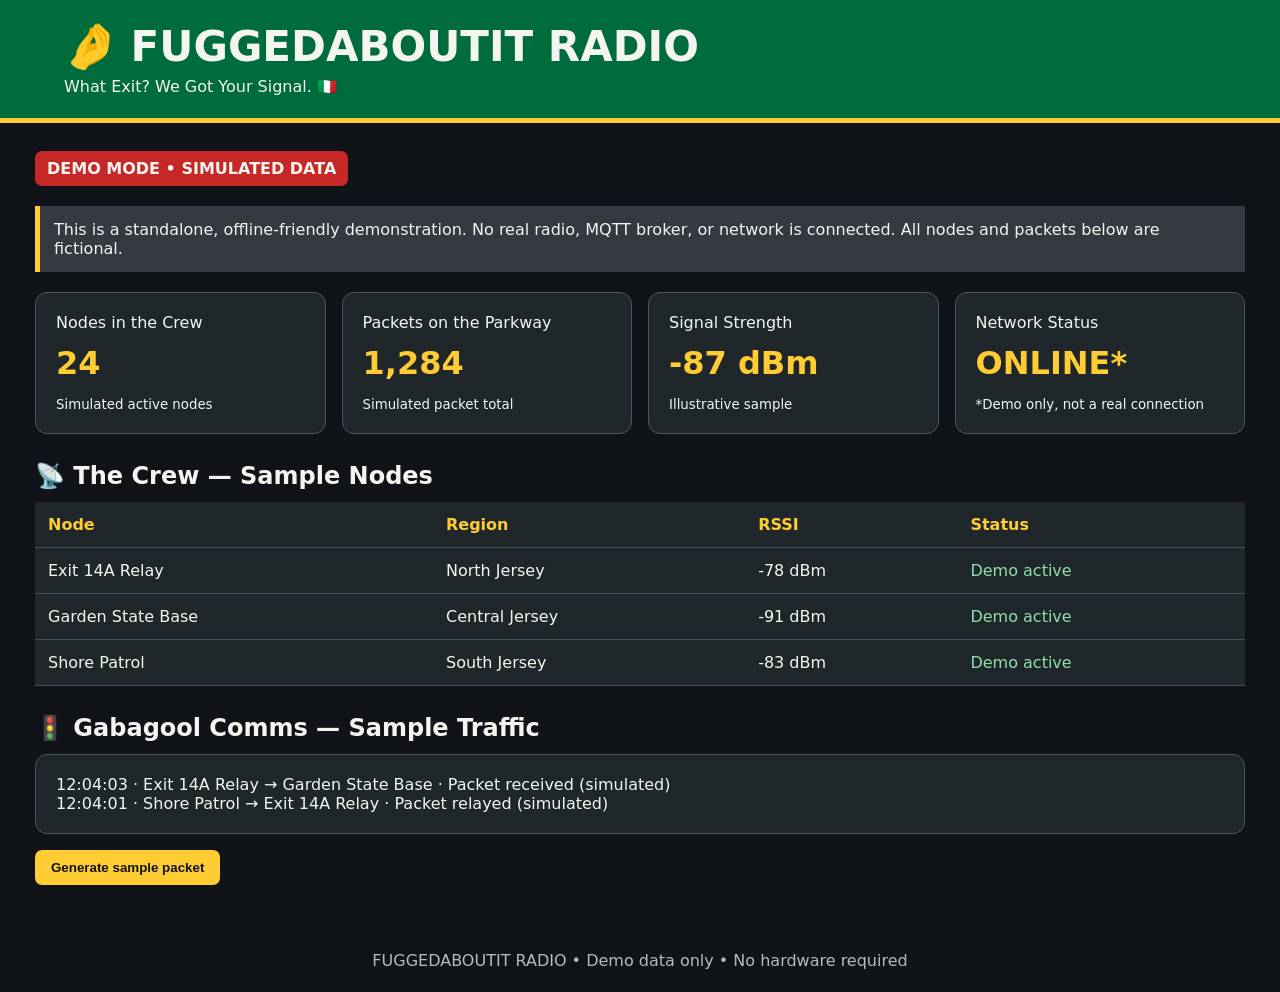
==== public/demo.html @ 7ce6a26d "feat: add standalone clearly labeled Jersey demonstration dashboard" ====
<!doctype html>
<html lang="en"><head><meta charset="utf-8"><meta name="viewport" content="width=device-width,initial-scale=1">
<title>FUGGEDABOUTIT RADIO — Demo Mode</title>
<style>
:root{color-scheme:dark;font-family:system-ui,-apple-system,sans-serif;background:#101418;color:#f5f5f0}
*{box-sizing:border-box}body{margin:0}header{background:#006b3c;padding:22px 5%;border-bottom:5px solid #ffcc33}
h1{margin:0;font-size:clamp(25px,4vw,42px)}header p{margin:6px 0 0}main{max-width:1250px;margin:auto;padding:28px 20px}
.badge{background:#c62828;padding:8px 12px;border-radius:7px;font-weight:bold;display:inline-block}
.banner{background:#343a40;padding:14px;border-left:5px solid #ffcc33;margin:20px 0}
.grid{display:grid;grid-template-columns:repeat(auto-fit,minmax(210px,1fr));gap:16px}
.card{background:#20272b;border:1px solid #4b565b;border-radius:12px;padding:20px}
.card strong{font-size:32px;color:#ffcc33;display:block;margin:12px 0}
h2{margin:28px 0 12px}table{width:100%;border-collapse:collapse;background:#20272b}
th,td{text-align:left;padding:13px;border-bottom:1px solid #465157}th{color:#ffcc33}
.status{color:#8ee0aa}footer{padding:22px;text-align:center;color:#b3bbbd}
button{background:#ffcc33;color:#101418;border:0;padding:10px 16px;border-radius:7px;font-weight:bold;cursor:pointer}
</style></head><body>
<header><h1>🤌 FUGGEDABOUTIT RADIO</h1><p>What Exit? We Got Your Signal. 🇮🇹</p></header>
<main><span class="badge" id="demo-badge">DEMO MODE • SIMULATED DATA</span>
<div class="banner">This is a standalone, offline-friendly demonstration. No real radio, MQTT broker, or network is connected. All nodes and packets below are fictional.</div>
<div class="grid" aria-label="Simulated network metrics">
<section class="card"><div>Nodes in the Crew</div><strong>24</strong><small>Simulated active nodes</small></section>
<section class="card"><div>Packets on the Parkway</div><strong>1,284</strong><small>Simulated packet total</small></section>
<section class="card"><div>Signal Strength</div><strong>-87 dBm</strong><small>Illustrative sample</small></section>
<section class="card"><div>Network Status</div><strong class="status">ONLINE*</strong><small>*Demo only, not a real connection</small></section>
</div><h2>📡 The Crew — Sample Nodes</h2>
<table><thead><tr><th>Node</th><th>Region</th><th>RSSI</th><th>Status</th></tr></thead><tbody>
<tr><td>Exit 14A Relay</td><td>North Jersey</td><td>-78 dBm</td><td class="status">Demo active</td></tr>
<tr><td>Garden State Base</td><td>Central Jersey</td><td>-91 dBm</td><td class="status">Demo active</td></tr>
<tr><td>Shore Patrol</td><td>South Jersey</td><td>-83 dBm</td><td class="status">Demo active</td></tr>
</tbody></table><h2>🚦 Gabagool Comms — Sample Traffic</h2>
<div class="card" id="traffic">12:04:03 · Exit 14A Relay → Garden State Base · Packet received (simulated)<br>
12:04:01 · Shore Patrol → Exit 14A Relay · Packet relayed (simulated)</div>
<p><button type="button" id="next">Generate sample packet</button></p>
</main><footer>FUGGEDABOUTIT RADIO • Demo data only • No hardware required</footer>
<script>
let n=0;document.getElementById('next').addEventListener('click',()=>{
 n++;const row=document.createElement('div');row.textContent='Demo packet #'+n+' · Garden State Base → Shore Patrol · Simulated';
 document.getElementById('traffic').prepend(row);
});
</script></body></html>
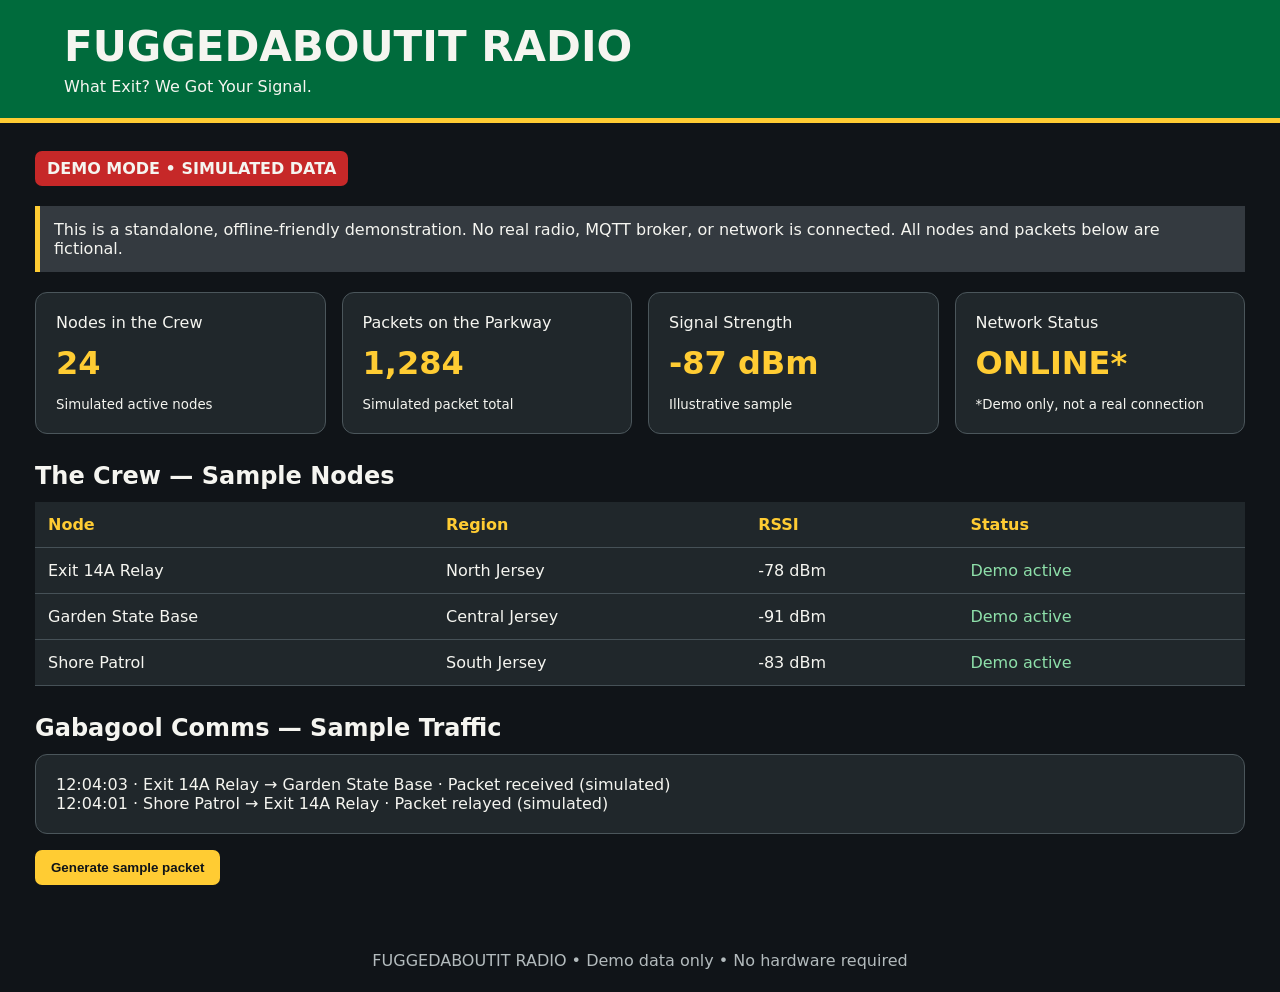
==== commit 60b9838a: "fix: satisfy existing no-emoji-icon lint in demo dashboard" ====
--- a/public/demo.html
+++ b/public/demo.html
@@ -15,7 +15,7 @@
 .status{color:#8ee0aa}footer{padding:22px;text-align:center;color:#b3bbbd}
 button{background:#ffcc33;color:#101418;border:0;padding:10px 16px;border-radius:7px;font-weight:bold;cursor:pointer}
 </style></head><body>
-<header><h1>🤌 FUGGEDABOUTIT RADIO</h1><p>What Exit? We Got Your Signal. 🇮🇹</p></header>
+<header><h1>FUGGEDABOUTIT RADIO</h1><p>What Exit? We Got Your Signal.</p></header>
 <main><span class="badge" id="demo-badge">DEMO MODE • SIMULATED DATA</span>
 <div class="banner">This is a standalone, offline-friendly demonstration. No real radio, MQTT broker, or network is connected. All nodes and packets below are fictional.</div>
 <div class="grid" aria-label="Simulated network metrics">
@@ -23,12 +23,12 @@
 <section class="card"><div>Packets on the Parkway</div><strong>1,284</strong><small>Simulated packet total</small></section>
 <section class="card"><div>Signal Strength</div><strong>-87 dBm</strong><small>Illustrative sample</small></section>
 <section class="card"><div>Network Status</div><strong class="status">ONLINE*</strong><small>*Demo only, not a real connection</small></section>
-</div><h2>📡 The Crew — Sample Nodes</h2>
+</div><h2>The Crew — Sample Nodes</h2>
 <table><thead><tr><th>Node</th><th>Region</th><th>RSSI</th><th>Status</th></tr></thead><tbody>
 <tr><td>Exit 14A Relay</td><td>North Jersey</td><td>-78 dBm</td><td class="status">Demo active</td></tr>
 <tr><td>Garden State Base</td><td>Central Jersey</td><td>-91 dBm</td><td class="status">Demo active</td></tr>
 <tr><td>Shore Patrol</td><td>South Jersey</td><td>-83 dBm</td><td class="status">Demo active</td></tr>
-</tbody></table><h2>🚦 Gabagool Comms — Sample Traffic</h2>
+</tbody></table><h2>Gabagool Comms — Sample Traffic</h2>
 <div class="card" id="traffic">12:04:03 · Exit 14A Relay → Garden State Base · Packet received (simulated)<br>
 12:04:01 · Shore Patrol → Exit 14A Relay · Packet relayed (simulated)</div>
 <p><button type="button" id="next">Generate sample packet</button></p>
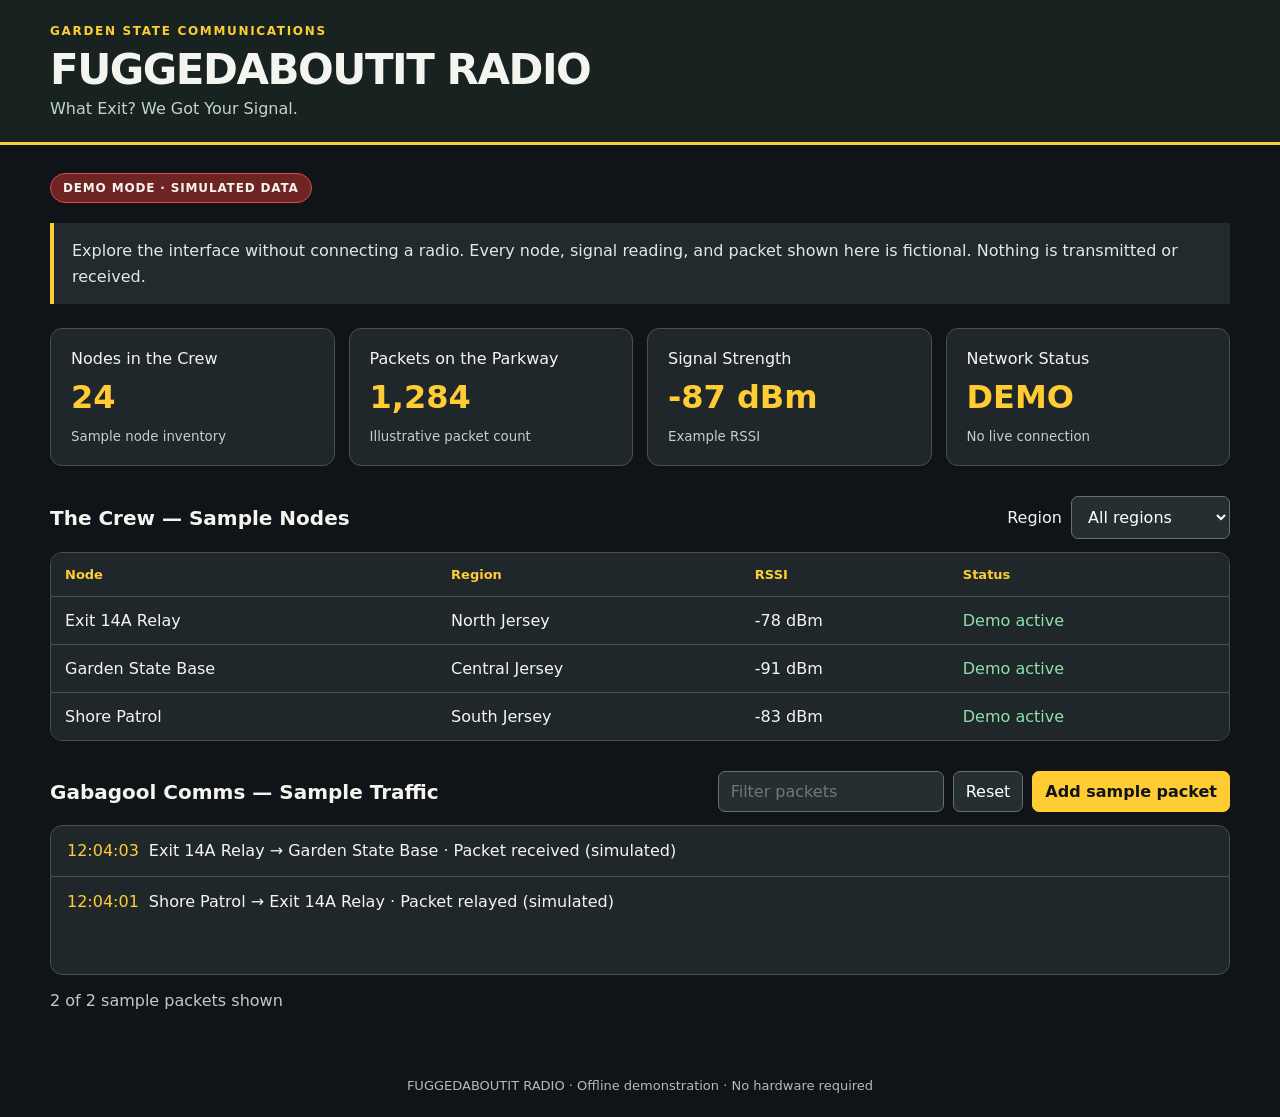
==== commit e0e93fb0: "feat: polish Jersey demo UI with responsive layout, packet search, region filter and reset" ====
--- a/public/demo.html
+++ b/public/demo.html
@@ -2,40 +2,93 @@
 <html lang="en"><head><meta charset="utf-8"><meta name="viewport" content="width=device-width,initial-scale=1">
 <title>FUGGEDABOUTIT RADIO — Demo Mode</title>
 <style>
-:root{color-scheme:dark;font-family:system-ui,-apple-system,sans-serif;background:#101418;color:#f5f5f0}
-*{box-sizing:border-box}body{margin:0}header{background:#006b3c;padding:22px 5%;border-bottom:5px solid #ffcc33}
-h1{margin:0;font-size:clamp(25px,4vw,42px)}header p{margin:6px 0 0}main{max-width:1250px;margin:auto;padding:28px 20px}
-.badge{background:#c62828;padding:8px 12px;border-radius:7px;font-weight:bold;display:inline-block}
-.banner{background:#343a40;padding:14px;border-left:5px solid #ffcc33;margin:20px 0}
-.grid{display:grid;grid-template-columns:repeat(auto-fit,minmax(210px,1fr));gap:16px}
-.card{background:#20272b;border:1px solid #4b565b;border-radius:12px;padding:20px}
-.card strong{font-size:32px;color:#ffcc33;display:block;margin:12px 0}
-h2{margin:28px 0 12px}table{width:100%;border-collapse:collapse;background:#20272b}
-th,td{text-align:left;padding:13px;border-bottom:1px solid #465157}th{color:#ffcc33}
-.status{color:#8ee0aa}footer{padding:22px;text-align:center;color:#b3bbbd}
-button{background:#ffcc33;color:#101418;border:0;padding:10px 16px;border-radius:7px;font-weight:bold;cursor:pointer}
+:root{color-scheme:dark;font-family:system-ui,-apple-system,BlinkMacSystemFont,"Segoe UI",sans-serif;background:#101418;color:#f5f5f0}
+*{box-sizing:border-box}body{margin:0;min-width:300px}button,input,select{font:inherit}
+header{background:#182321;border-bottom:3px solid #ffcc33;padding:24px max(20px,calc((100vw - 1180px)/2))}
+header .eyebrow{color:#ffcc33;letter-spacing:.14em;text-transform:uppercase;font-size:12px;font-weight:800}
+h1{margin:7px 0 5px;font-size:clamp(26px,4vw,42px);letter-spacing:-.035em}header p{margin:0;color:#c3d5cb}
+main{max-width:1220px;margin:auto;padding:28px 20px}.badge{background:#6f2424;border:1px solid #d84b4b;padding:7px 12px;border-radius:999px;font-weight:800;display:inline-block;font-size:12px;letter-spacing:.07em}
+.banner{background:#222a2e;padding:15px 18px;border-left:4px solid #ffcc33;margin:20px 0 24px;line-height:1.6;color:#e4e8e6}
+.grid{display:grid;grid-template-columns:repeat(auto-fit,minmax(200px,1fr));gap:14px}.card{background:#20272b;border:1px solid #455057;border-radius:12px;padding:20px}
+.card strong{font-size:32px;color:#ffcc33;display:block;margin:10px 0}.card small{color:#c4cdcc}h2{font-size:20px;margin:0}
+.section-head{display:flex;align-items:center;justify-content:space-between;gap:12px;margin:30px 0 13px;flex-wrap:wrap}
+.controls{display:flex;align-items:center;gap:9px;flex-wrap:wrap}
+button,select,input{border:1px solid #64706e;border-radius:7px;padding:10px 12px;background:#252f32;color:#fff}
+button{cursor:pointer}button.primary{background:#ffcc33;color:#101418;border-color:#ffcc33;font-weight:800}
+button:focus-visible,select:focus-visible,input:focus-visible{outline:3px solid #ffcc33;outline-offset:2px}
+.table-wrap{overflow-x:auto;border:1px solid #455057;border-radius:12px}
+table{width:100%;border-collapse:collapse;background:#20272b;min-width:550px}
+th,td{text-align:left;padding:14px;border-bottom:1px solid #465157}th{color:#ffcc33;font-size:13px}
+tr:last-child td{border-bottom:0}.status{color:#8ee0aa}.muted{color:#c0cac8}
+#traffic{min-height:150px;max-height:310px;overflow:auto;padding:0}
+.packet{padding:13px 16px;border-bottom:1px solid #455057;line-height:1.5}
+.packet:last-child{border-bottom:0}.packet time{color:#ffcc33;margin-right:10px;font-variant-numeric:tabular-nums}
+footer{padding:24px;text-align:center;color:#b3bbbd;font-size:13px}
+@media(max-width:600px){main{padding:20px 14px}.card{padding:16px}.controls{width:100%}.controls input{flex:1;min-width:110px}}
 </style></head><body>
-<header><h1>FUGGEDABOUTIT RADIO</h1><p>What Exit? We Got Your Signal.</p></header>
-<main><span class="badge" id="demo-badge">DEMO MODE • SIMULATED DATA</span>
-<div class="banner">This is a standalone, offline-friendly demonstration. No real radio, MQTT broker, or network is connected. All nodes and packets below are fictional.</div>
+<header><div class="eyebrow">Garden State Communications</div><h1>FUGGEDABOUTIT RADIO</h1><p>What Exit? We Got Your Signal.</p></header>
+<main><span class="badge" id="demo-badge">DEMO MODE · SIMULATED DATA</span>
+<div class="banner" role="note">Explore the interface without connecting a radio. Every node, signal reading, and packet shown here is fictional. Nothing is transmitted or received.</div>
 <div class="grid" aria-label="Simulated network metrics">
-<section class="card"><div>Nodes in the Crew</div><strong>24</strong><small>Simulated active nodes</small></section>
-<section class="card"><div>Packets on the Parkway</div><strong>1,284</strong><small>Simulated packet total</small></section>
-<section class="card"><div>Signal Strength</div><strong>-87 dBm</strong><small>Illustrative sample</small></section>
-<section class="card"><div>Network Status</div><strong class="status">ONLINE*</strong><small>*Demo only, not a real connection</small></section>
-</div><h2>The Crew — Sample Nodes</h2>
-<table><thead><tr><th>Node</th><th>Region</th><th>RSSI</th><th>Status</th></tr></thead><tbody>
-<tr><td>Exit 14A Relay</td><td>North Jersey</td><td>-78 dBm</td><td class="status">Demo active</td></tr>
-<tr><td>Garden State Base</td><td>Central Jersey</td><td>-91 dBm</td><td class="status">Demo active</td></tr>
-<tr><td>Shore Patrol</td><td>South Jersey</td><td>-83 dBm</td><td class="status">Demo active</td></tr>
-</tbody></table><h2>Gabagool Comms — Sample Traffic</h2>
-<div class="card" id="traffic">12:04:03 · Exit 14A Relay → Garden State Base · Packet received (simulated)<br>
-12:04:01 · Shore Patrol → Exit 14A Relay · Packet relayed (simulated)</div>
-<p><button type="button" id="next">Generate sample packet</button></p>
-</main><footer>FUGGEDABOUTIT RADIO • Demo data only • No hardware required</footer>
+<section class="card"><div>Nodes in the Crew</div><strong>24</strong><small>Sample node inventory</small></section>
+<section class="card"><div>Packets on the Parkway</div><strong id="packet-count">1,284</strong><small>Illustrative packet count</small></section>
+<section class="card"><div>Signal Strength</div><strong>-87 dBm</strong><small>Example RSSI</small></section>
+<section class="card"><div>Network Status</div><strong class="status">DEMO</strong><small>No live connection</small></section>
+</div>
+<div class="section-head"><h2>The Crew — Sample Nodes</h2><div class="controls"><label for="region">Region</label><select id="region"><option value="all">All regions</option><option>North Jersey</option><option>Central Jersey</option><option>South Jersey</option></select></div></div>
+<div class="table-wrap"><table><thead><tr><th>Node</th><th>Region</th><th>RSSI</th><th>Status</th></tr></thead><tbody id="nodes">
+<tr data-region="North Jersey"><td>Exit 14A Relay</td><td>North Jersey</td><td>-78 dBm</td><td class="status">Demo active</td></tr>
+<tr data-region="Central Jersey"><td>Garden State Base</td><td>Central Jersey</td><td>-91 dBm</td><td class="status">Demo active</td></tr>
+<tr data-region="South Jersey"><td>Shore Patrol</td><td>South Jersey</td><td>-83 dBm</td><td class="status">Demo active</td></tr>
+</tbody></table></div>
+<div class="section-head"><h2>Gabagool Comms — Sample Traffic</h2><div class="controls">
+<input id="search" type="search" placeholder="Filter packets" aria-label="Filter sample packets">
+<button id="reset" type="button">Reset</button><button class="primary" id="next" type="button">Add sample packet</button>
+</div></div>
+<div class="card" id="traffic" role="log" aria-label="Simulated packet traffic" aria-live="polite"></div>
+<p class="muted" id="visible-count" aria-live="polite"></p>
+</main><footer>FUGGEDABOUTIT RADIO · Offline demonstration · No hardware required</footer>
 <script>
-let n=0;document.getElementById('next').addEventListener('click',()=>{
- n++;const row=document.createElement('div');row.textContent='Demo packet #'+n+' · Garden State Base → Shore Patrol · Simulated';
- document.getElementById('traffic').prepend(row);
-});
+(() => {
+  'use strict';
+  const initial = [
+    {time:'12:04:03',from:'Exit 14A Relay',to:'Garden State Base',type:'Packet received'},
+    {time:'12:04:01',from:'Shore Patrol',to:'Exit 14A Relay',type:'Packet relayed'}
+  ];
+  let packets = initial.map(p=>({...p}));
+  let counter = 0;
+  const traffic=document.getElementById('traffic');
+  const search=document.getElementById('search');
+  const count=document.getElementById('packet-count');
+  const visible=document.getElementById('visible-count');
+  function render(){
+    const query=search.value.trim().toLowerCase();
+    const matches=packets.filter(p=>[p.time,p.from,p.to,p.type].join(' ').toLowerCase().includes(query));
+    traffic.replaceChildren();
+    for(const p of matches){
+      const row=document.createElement('div');row.className='packet';
+      const time=document.createElement('time');time.textContent=p.time;
+      row.append(time,document.createTextNode(p.from+' → '+p.to+' · '+p.type+' (simulated)'));
+      traffic.append(row);
+    }
+    visible.textContent=matches.length+' of '+packets.length+' sample packets shown';
+    count.textContent=(1284+counter).toLocaleString('en-US');
+  }
+  search.addEventListener('input',render);
+  document.getElementById('region').addEventListener('change',e=>{
+    for(const row of document.querySelectorAll('#nodes tr'))row.hidden=e.target.value!=='all'&&row.dataset.region!==e.target.value;
+  });
+  document.getElementById('next').addEventListener('click',()=>{
+    counter++;
+    const seconds=String(counter%60).padStart(2,'0');
+    packets.unshift({time:'12:05:'+seconds,from:'Garden State Base',to:'Shore Patrol',type:'Sample packet #'+counter});
+    render();
+  });
+  document.getElementById('reset').addEventListener('click',()=>{
+    counter=0;packets=initial.map(p=>({...p}));search.value='';document.getElementById('region').value='all';
+    for(const row of document.querySelectorAll('#nodes tr'))row.hidden=false;
+    render();
+  });
+  render();
+})();
 </script></body></html>
